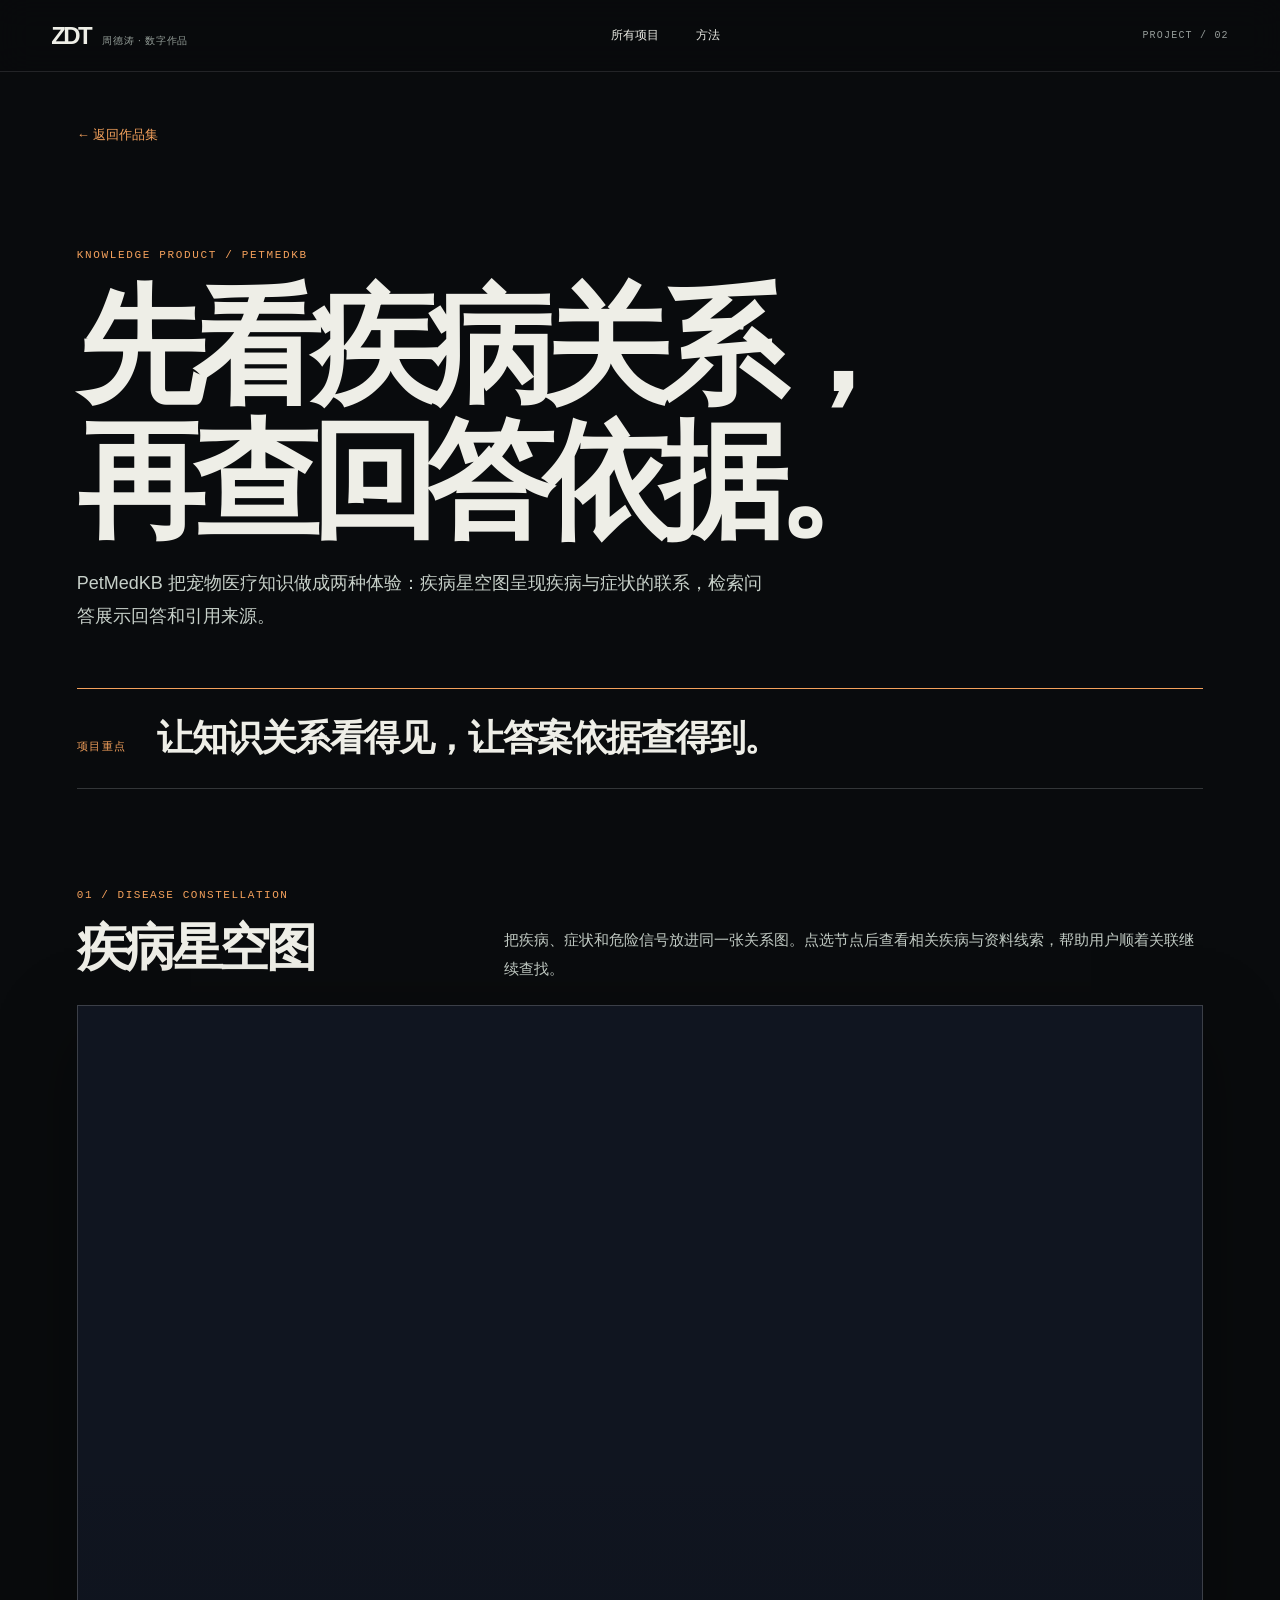
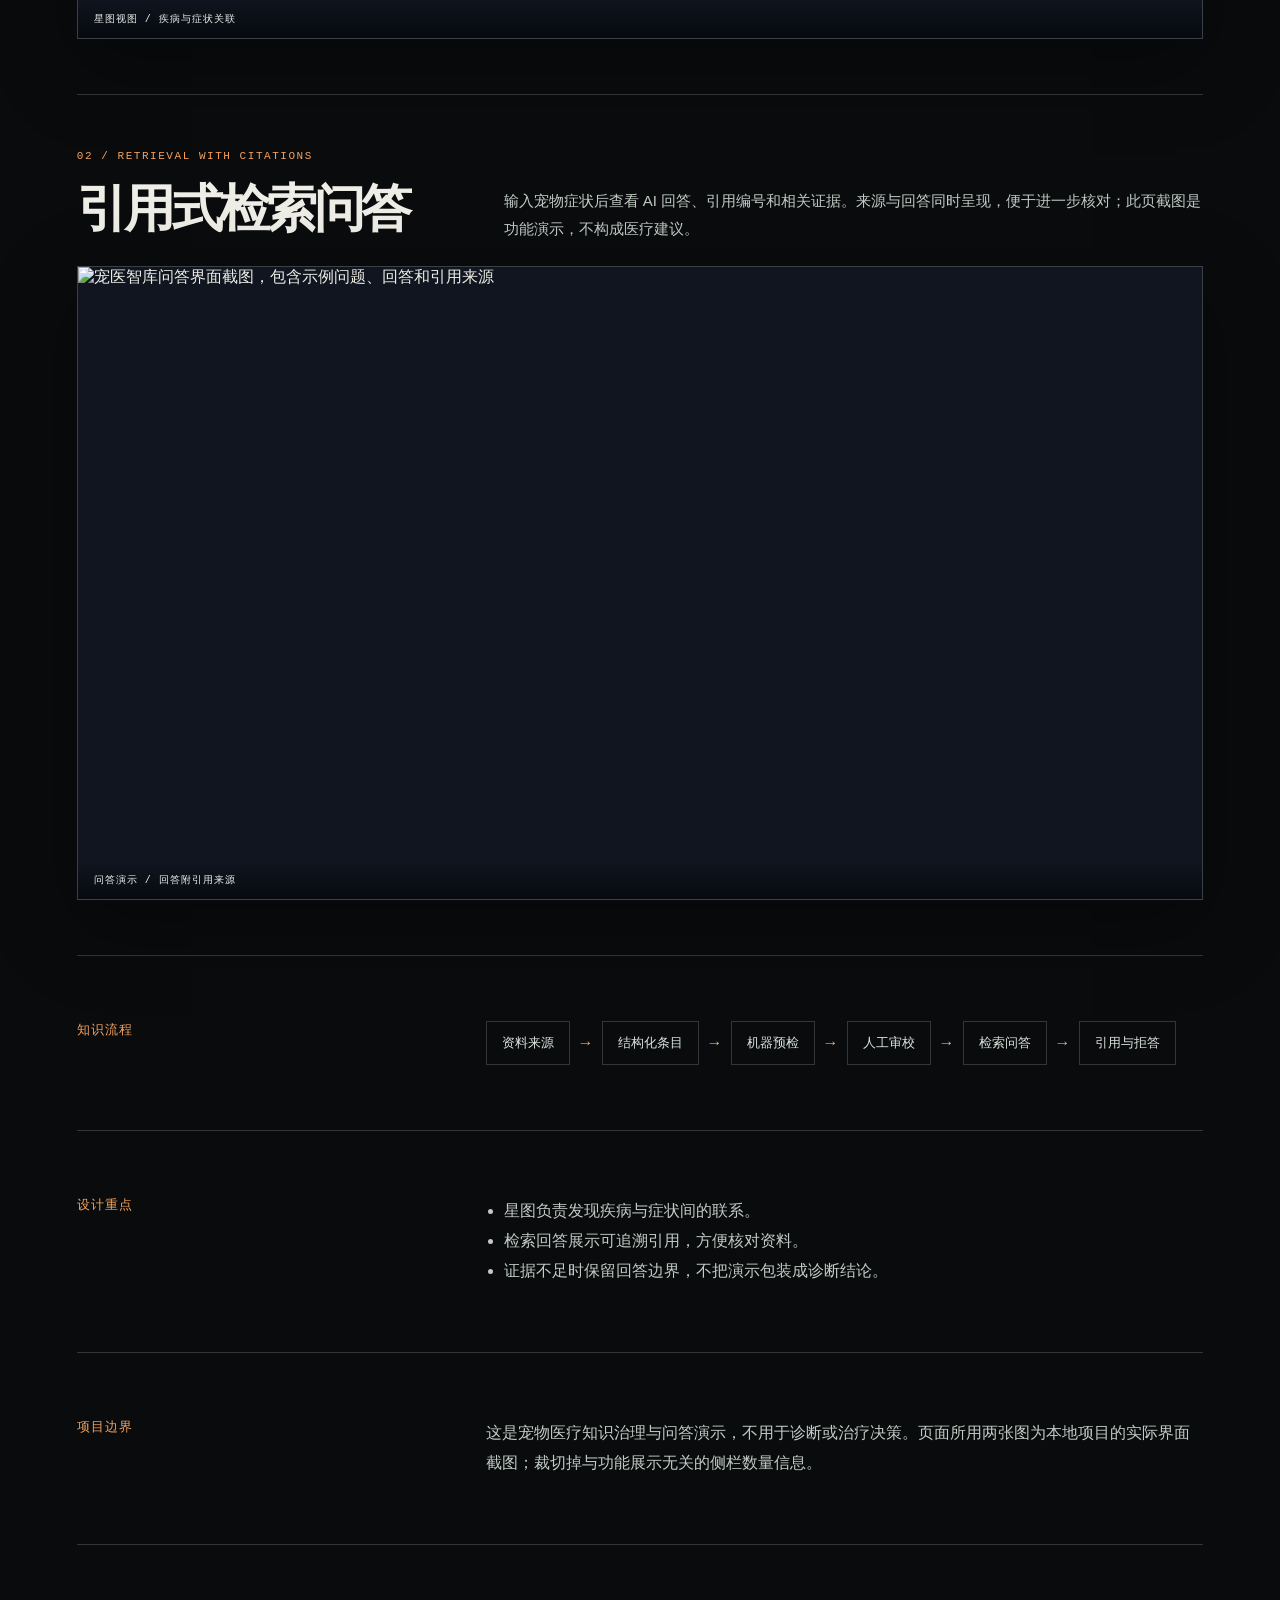
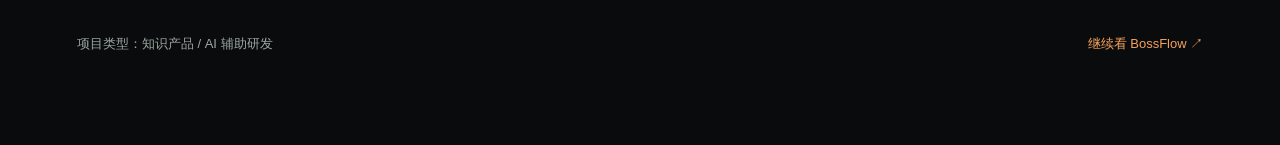
==== petmed.html @ 76507394 "Publish portfolio pages" ====
<!doctype html><html lang="zh-CN"><head><meta charset="utf-8"><meta name="viewport" content="width=device-width,initial-scale=1"><meta name="theme-color" content="#090b0d"><title>宠医智库 — 周德涛作品集</title><link rel="stylesheet" href="styles.css"><script src="main.js" defer></script></head><body>
<div class="load-curtain" aria-hidden="true"><span>进入宠医智库</span><b>✳</b></div><header class="site-header"><a class="identity" href="index.html"><b>ZDT</b><small>周德涛 · 数字作品</small></a><nav><a href="index.html#works">所有项目</a><a href="index.html#approach">方法</a></nav><span class="edition">PROJECT / 02</span></header>
<main class="detail-page petmed-page" style="--accent:#f4a15c"><a class="back" href="index.html#petmed">← 返回作品集</a><div class="detail-head"><span>KNOWLEDGE PRODUCT / PETMEDKB</span><h1>先看疾病关系，<br>再查回答依据。</h1><p>PetMedKB 把宠物医疗知识做成两种体验：疾病星空图呈现疾病与症状的联系，检索问答展示回答和引用来源。</p></div>
<div class="petmed-focus"><span>项目重点</span><strong>让知识关系看得见，让答案依据查得到。</strong></div>
<section class="petmed-feature"><div class="petmed-feature-copy"><span>01 / DISEASE CONSTELLATION</span><h2>疾病星空图</h2><p>把疾病、症状和危险信号放进同一张关系图。点选节点后查看相关疾病与资料线索，帮助用户顺着关联继续查找。</p></div><div class="petmed-screen petmed-star-screen" role="img" aria-label="宠医智库疾病星空图实际界面截图，显示疾病与症状节点的关系"><span class="screen-label">星图视图 / 疾病与症状关联</span></div></section>
<section class="petmed-feature petmed-feature-search"><div class="petmed-feature-copy"><span>02 / RETRIEVAL WITH CITATIONS</span><h2>引用式检索问答</h2><p>输入宠物症状后查看 AI 回答、引用编号和相关证据。来源与回答同时呈现，便于进一步核对；此页截图是功能演示，不构成医疗建议。</p></div><div class="petmed-screen petmed-search-screen"><img src="assets/petmed-retrieval.png" alt="宠医智库问答界面截图，包含示例问题、回答和引用来源"><span class="screen-label">问答演示 / 回答附引用来源</span></div></section>
<section class="detail-grid"><h2>知识流程</h2><div class="detail-flow"><span>资料来源</span><i>→</i><span>结构化条目</span><i>→</i><span>机器预检</span><i>→</i><span>人工审校</span><i>→</i><span>检索问答</span><i>→</i><span>引用与拒答</span></div></section>
<section class="detail-grid"><h2>设计重点</h2><ul><li>星图负责发现疾病与症状间的联系。</li><li>检索回答展示可追溯引用，方便核对资料。</li><li>证据不足时保留回答边界，不把演示包装成诊断结论。</li></ul></section>
<section class="detail-grid"><h2>项目边界</h2><p>这是宠物医疗知识治理与问答演示，不用于诊断或治疗决策。页面所用两张图为本地项目的实际界面截图；裁切掉与功能展示无关的侧栏数量信息。</p></section>
<div class="detail-footer"><span>项目类型：知识产品 / AI 辅助研发</span><a href="index.html#bossflow">继续看 BossFlow ↗</a></div></main></body></html>
---- styles.css ----
:root{--bg:#090b0d;--paper:#eeeee7;--muted:#a9ada9;--line:rgba(235,240,237,.19);--accent:#d6ef65}
*{box-sizing:border-box}html{scroll-behavior:smooth}body{margin:0;background:var(--bg);color:var(--paper);font-family:"Noto Sans SC","Microsoft YaHei",Arial,sans-serif;overflow-x:hidden}a{color:inherit;text-decoration:none}img{display:block;max-width:100%}button{font:inherit}::selection{background:#d6ef65;color:#091008}a:focus-visible{outline:2px solid #d6ef65;outline-offset:5px}
.site-header{position:fixed;z-index:50;top:0;left:0;right:0;height:72px;display:flex;align-items:center;justify-content:space-between;padding:0 clamp(22px,4vw,70px);border-bottom:1px solid rgba(255,255,255,.11);background:rgba(9,11,13,.72);backdrop-filter:blur(16px)}.identity{display:flex;align-items:baseline;gap:12px}.identity b{font-size:24px;letter-spacing:-.11em;font-weight:900}.identity small{font-size:10px;color:#949e98;letter-spacing:.08em}.site-header nav{display:flex;gap:37px;font-size:12px}.site-header nav a:hover{color:var(--accent)}.edition{font:10px ui-monospace,Consolas,monospace;letter-spacing:.12em;color:#969d9a}
.site-progress{position:fixed;z-index:60;top:0;left:0;right:0;height:2px;pointer-events:none}.site-progress span{display:block;width:100%;height:100%;background:#d6ef65;transform:scaleX(0);transform-origin:left}
.load-curtain{position:fixed;z-index:100;inset:0;display:flex;align-items:center;justify-content:space-between;padding:8vw;background:#d6ef65;color:#10160b;transform:translateY(0);transition:transform 900ms cubic-bezier(.76,0,.24,1)}.load-curtain span{font-size:clamp(26px,5vw,70px);font-weight:700;letter-spacing:-.08em}.load-curtain b{font-size:clamp(100px,18vw,300px);line-height:1}.ready .load-curtain{transform:translateY(-101%)}
.hero{position:relative;min-height:100svh;overflow:hidden;padding:110px clamp(22px,4vw,70px) 40px;background:#090c0d;isolation:isolate}.hero:after{content:"";position:absolute;z-index:-1;inset:0;background:linear-gradient(90deg,#090b0d 9%,rgba(9,11,13,.77) 45%,transparent 100%)}#flow-canvas{position:absolute;inset:0;width:100%;height:100%;z-index:-2;opacity:.9}.hero-grain{position:absolute;inset:0;z-index:-1;pointer-events:none;opacity:.14;background-image:url("data:image/svg+xml,%3Csvg viewBox='0 0 180 180' xmlns='http://www.w3.org/2000/svg'%3E%3Cfilter id='n'%3E%3CfeTurbulence type='fractalNoise' baseFrequency='.8' numOctaves='3' stitchTiles='stitch'/%3E%3C/filter%3E%3Crect width='100%25' height='100%25' filter='url(%23n)' opacity='.35'/%3E%3C/svg%3E")}.hero-content{position:relative;z-index:4;max-width:1330px;margin:auto}.hero-topline,.hero-foot{display:flex;justify-content:space-between;gap:20px;font:10px ui-monospace,Consolas,monospace;letter-spacing:.17em;color:#b7c5ba}.hero-topline{max-width:1120px}.hero h1{position:relative;margin:clamp(65px,12vh,145px) 0 27px;font-size:clamp(75px,11.1vw,176px);font-weight:800;line-height:1.04;letter-spacing:-.11em}.hero h1 em{font-style:normal;color:transparent;-webkit-text-stroke:1.3px #e8eee8}.hero h1 .period{color:#d6ef65}.hero p{margin:0;color:#d2d9d4;font-size:clamp(15px,1.55vw,21px);line-height:1.9;letter-spacing:.02em}.hero-cta{display:inline-flex;align-items:center;justify-content:space-between;gap:55px;min-width:215px;margin-top:42px;padding:17px 3px;border-bottom:1px solid #d6ef65;color:#d6ef65;font-size:13px}.hero-cta svg{width:21px;height:21px;fill:none;stroke:currentColor;stroke-width:1.4;transition:transform .3s}.hero-cta:hover svg{transform:translateY(5px)}.hero-foot{position:relative;z-index:4;max-width:1330px;margin:75px auto 0}.hero-pieces{position:absolute;inset:0;z-index:1;pointer-events:none}.hero-pieces img,.piece-c{position:absolute;object-fit:cover;border:1px solid rgba(255,255,255,.2);box-shadow:0 25px 100px rgba(0,0,0,.5);will-change:transform}.piece-a{width:clamp(165px,19vw,310px);aspect-ratio:.78;right:16%;top:16%;filter:saturate(.65)}.piece-b{width:clamp(130px,13vw,215px);aspect-ratio:.82;right:3%;top:50%;filter:saturate(.65)}.piece-c{width:clamp(120px,15vw,230px);aspect-ratio:1.2;right:26%;bottom:5%;background:#142238;padding:15px;color:#8baaff;font:10px ui-monospace,Consolas,monospace;overflow:hidden}.piece-c i{display:block;height:2px;background:#6e92ff;margin:18px 0;box-shadow:0 0 15px #6e92ff}.piece-c i:nth-child(2){width:70%;margin-left:25%}.piece-c i:nth-child(3){width:45%}.piece-c span{position:absolute;bottom:16px}
.work-index{display:flex;align-items:center;justify-content:space-between;gap:20px;padding:30px clamp(22px,4vw,70px);background:#d6ef65;color:#111a0d;font-size:14px;font-weight:700}.work-index span:last-child{font:11px ui-monospace,Consolas,monospace;letter-spacing:.1em}
.project{--project-accent:#d6ef65;position:relative;display:grid;grid-template-columns:minmax(0,1.05fr) minmax(0,.95fr);gap:clamp(40px,6vw,110px);align-items:center;min-height:100svh;padding:clamp(110px,13vh,170px) clamp(22px,5vw,90px);overflow:hidden;border-bottom:1px solid var(--line);background:#0b0d10}.project-petmed{--project-accent:#f4a15c;background:#0f1112}.project-boss{--project-accent:#88a9ff;background:#0b1020}.project-media{position:relative;z-index:1;height:min(61vw,650px);min-height:440px;overflow:hidden;background:#1d211c;transform:translateY(40px);opacity:.6;transition:transform 800ms cubic-bezier(.2,.7,.2,1),opacity 800ms}.project.in-view .project-media{transform:none;opacity:1}.project-media>img{width:100%;height:100%;object-fit:cover;transition:transform 900ms cubic-bezier(.2,.7,.2,1)}.project:hover .project-media>img{transform:scale(1.045)}.project-petmed .project-media>img{object-position:35% center}.project-media:after{content:"";position:absolute;inset:0;border:1px solid rgba(255,255,255,.2);pointer-events:none}.media-frame{position:absolute;z-index:2;inset:22px;display:flex;align-items:flex-start;justify-content:space-between;color:#fff;font:10px ui-monospace,Consolas,monospace;letter-spacing:.13em;text-shadow:0 1px 10px #000}.media-label{position:absolute;bottom:24px;left:24px;padding:8px 10px;background:rgba(8,10,11,.78);color:#ddd;font-size:10px;letter-spacing:.04em}.project-copy{position:relative;z-index:2;max-width:620px}.chapter{font:11px ui-monospace,Consolas,monospace;letter-spacing:.16em;color:var(--project-accent)}.project h2{margin:36px 0 28px;font-size:clamp(56px,6.2vw,105px);line-height:1.13;letter-spacing:-.09em;font-weight:700}.project-copy>p{max-width:520px;margin:0;color:#c5cbc7;font-size:clamp(15px,1.3vw,18px);line-height:1.95}.project-facts{display:flex;flex-wrap:wrap;gap:10px 32px;margin:33px 0 44px;color:#89958e;font-size:11px}.project-link{display:flex;align-items:center;justify-content:space-between;max-width:390px;padding:18px 0;border-top:1px solid var(--project-accent);border-bottom:1px solid var(--project-accent);color:var(--project-accent);font-size:14px}.project-link b{font-size:24px;font-weight:400;transition:transform .25s}.project-link:hover b{transform:translate(5px,-5px)}.project-watermark{position:absolute;right:-.07em;bottom:-.2em;color:rgba(255,255,255,.025);font-size:clamp(230px,35vw,600px);font-weight:800;line-height:1;letter-spacing:-.12em;pointer-events:none}
.boss-visual{position:relative;overflow:hidden;background:radial-gradient(circle at 70% 18%,rgba(76,119,223,.32),transparent 45%),#0b1326}.flow-grid{position:absolute;inset:0;background-image:linear-gradient(rgba(147,175,255,.1) 1px,transparent 1px),linear-gradient(90deg,rgba(147,175,255,.1) 1px,transparent 1px);background-size:34px 34px;mask-image:linear-gradient(110deg,#000,transparent)}.flow-track{position:absolute;z-index:2;top:23%;left:10%;right:10%;display:flex;align-items:center;gap:5px;color:#dae5ff;font-size:clamp(12px,1.1vw,17px)}.flow-track span{padding:13px 9px;border:1px solid rgba(162,185,255,.45);background:rgba(12,28,56,.88);white-space:nowrap}.flow-track i{flex:1;min-width:8px;height:1px;background:#88a9ff;position:relative}.flow-track i:after{content:"";position:absolute;right:0;top:-3px;border-left:5px solid #88a9ff;border-top:3px solid transparent;border-bottom:3px solid transparent}.boss-signal{position:absolute;bottom:12%;left:10%;font-size:clamp(35px,5.1vw,78px);line-height:.95;letter-spacing:-.07em;font-weight:800;color:#b9caff}.boss-signal span{color:#88a9ff;font-weight:300}
.approach{display:grid;grid-template-columns:1fr 1fr;gap:8vw;padding:clamp(100px,13vw,200px) clamp(22px,5vw,90px);background:#e9ece6;color:#121915}.approach-head>span{font:11px ui-monospace,Consolas,monospace;letter-spacing:.15em}.approach h2{margin:40px 0 0;font-size:clamp(55px,6.5vw,105px);letter-spacing:-.09em;line-height:1.15}.approach-steps{align-self:end}.approach-steps p{display:grid;grid-template-columns:130px 1fr;gap:25px;padding:22px 0;border-top:1px solid #9aa19a;margin:0}.approach-steps p:last-child{border-bottom:1px solid #9aa19a}.approach-steps b{font-size:17px}.approach-steps span{font-size:13px;line-height:1.75;color:#526157}footer{display:grid;grid-template-columns:1fr 1fr;gap:10vw;padding:90px clamp(22px,5vw,90px) 50px;background:#0b1012}footer span{font:10px ui-monospace,Consolas,monospace;letter-spacing:.16em;color:#a9b5ab}footer h2{font-size:clamp(58px,7vw,115px);line-height:1.1;letter-spacing:-.09em;margin:25px 0}footer p{align-self:end;color:#9aa7a0;font-size:13px;line-height:1.9}footer>a{grid-column:1/-1;justify-self:end;padding-top:25px;color:#d6ef65;font-size:13px}
.detail-page{min-height:100vh;padding:125px clamp(22px,6vw,100px) 90px}.detail-page .back{font-size:13px;color:var(--accent)}.detail-head{max-width:1100px;margin:100px 0 55px}.detail-head span{font:11px ui-monospace,Consolas,monospace;letter-spacing:.15em;color:var(--accent)}.detail-head h1{margin:18px 0;font-size:clamp(60px,10vw,150px);line-height:1.05;letter-spacing:-.09em}.detail-head p{max-width:690px;color:#c7d0c9;font-size:18px;line-height:1.85}.detail-hero{max-width:1150px;max-height:640px;overflow:hidden}.detail-hero img{width:100%;height:100%;max-height:640px;object-fit:cover}.detail-note{font-size:12px;color:#939e98;margin-top:10px}.detail-grid{display:grid;grid-template-columns:1fr 2fr;gap:50px;max-width:1150px;padding:65px 0;border-bottom:1px solid var(--line)}.detail-grid h2{font-size:13px;font-weight:500;letter-spacing:.08em;color:var(--accent);margin:0}.detail-grid p,.detail-grid li{font-size:16px;line-height:1.9;color:#c2cbc4}.detail-grid p{margin:0}.detail-grid ul{margin:0;padding-left:18px}.detail-flow{display:flex;flex-wrap:wrap;gap:8px}.detail-flow span{padding:12px 15px;border:1px solid var(--line);color:#dbe5dd;font-size:13px}.detail-flow i{align-self:center;color:var(--accent);font-style:normal}.detail-footer{display:flex;justify-content:space-between;gap:20px;padding-top:90px;color:#9ca8a0;font-size:13px}.detail-footer a{color:var(--accent)}
@media(max-width:900px){.edition{display:none}.hero h1{font-size:clamp(70px,12vw,130px)}.hero-pieces{opacity:.65}.piece-a{right:5%}.piece-b{right:-4%}.piece-c{right:20%}.project{grid-template-columns:1fr;gap:40px;min-height:auto}.project-media{height:min(90vw,600px);min-height:350px}.project-copy{max-width:750px}.project-watermark{font-size:260px}.approach{grid-template-columns:1fr}.approach-steps{max-width:670px}}
@media(max-width:600px){.site-header{height:62px}.identity small{display:none}.site-header nav{gap:20px;font-size:11px}.hero{min-height:820px;padding-top:90px}.hero-topline span:last-child{display:none}.hero h1{margin-top:105px;font-size:clamp(67px,15vw,105px)}.hero-pieces{opacity:.28}.piece-a{width:48vw;right:-5%;top:12%}.piece-b{width:34vw;right:5%;top:59%}.piece-c{display:none}.hero:after{background:linear-gradient(90deg,rgba(9,11,13,.98),rgba(9,11,13,.6))}.hero-foot{margin-top:100px;font-size:9px}.hero-foot span:last-child{display:none}.work-index{font-size:12px}.work-index span:last-child{font-size:9px}.project{padding:90px 22px}.project-media{height:102vw;min-height:0}.project h2{font-size:clamp(55px,11vw,77px);margin:25px 0}.project-copy>p{font-size:15px}.flow-track{left:5%;right:5%;gap:2px;font-size:11px}.flow-track span{padding:9px 5px}.boss-signal{left:5%;font-size:clamp(35px,10vw,62px)}.approach{padding:95px 22px}.approach-steps p{grid-template-columns:1fr;gap:8px}footer{grid-template-columns:1fr;padding:80px 22px 40px}footer p{align-self:auto}footer>a{grid-column:auto}.detail-page{padding-top:100px}.detail-head{margin:65px 0 45px}.detail-grid{grid-template-columns:1fr;gap:20px;padding:45px 0}.detail-footer{display:block}.detail-footer a{display:block;margin-top:20px}}
@media(prefers-reduced-motion:reduce){html{scroll-behavior:auto}.load-curtain{transition:none}.ready .load-curtain{display:none}.project-media,.project-media>img,.project-link b,.hero-cta svg{transition:none}.hero-pieces img,.piece-c{will-change:auto}}

/* Clear project evidence */
.project-petmed .petmed-star-preview{background-image:linear-gradient(180deg,rgba(8,11,16,.08),rgba(8,11,16,.1)),url("assets/petmed-constellation.png");background-repeat:no-repeat;background-size:100% 100%,200% auto;background-position:center,82% 60%}
.petmed-focus{display:flex;align-items:baseline;gap:30px;max-width:1150px;margin:0 0 45px;padding:25px 0;border-top:1px solid var(--accent);border-bottom:1px solid var(--line)}
.petmed-focus span,.petmed-feature-copy>span,.boss-rule>span{color:var(--accent);font:11px ui-monospace,Consolas,monospace;letter-spacing:.14em}
.petmed-focus strong{font-size:clamp(20px,3vw,36px);letter-spacing:-.04em}
.petmed-feature{display:block;max-width:1150px;padding:55px 0;border-bottom:1px solid var(--line)}
.petmed-feature-copy{display:grid;grid-template-columns:minmax(220px,.7fr) minmax(0,1.3fr);column-gap:50px;align-items:end;margin-bottom:22px}.petmed-feature-copy>span{grid-column:1/-1}.petmed-feature-copy h2{margin:13px 0 0;font-size:clamp(34px,4vw,58px);letter-spacing:-.07em}.petmed-feature-copy p{max-width:760px}
.petmed-feature-copy p{color:#c2cbc4;font-size:15px;line-height:1.9;margin:0}
.petmed-screen{position:relative;aspect-ratio:16/9;overflow:hidden;border:1px solid rgba(255,255,255,.18);background:#101520;box-shadow:0 25px 75px rgba(0,0,0,.35)}
.petmed-star-screen{background-image:linear-gradient(0deg,rgba(8,11,16,.12),transparent 30%),url("assets/petmed-constellation.png");background-repeat:no-repeat;background-size:100% 100%,200% auto;background-position:center,82% 60%}
.petmed-search-screen img{width:100%;height:100%;max-width:none;object-fit:cover}
.screen-label{position:absolute;bottom:0;left:0;right:0;padding:12px 16px;background:linear-gradient(transparent,rgba(5,8,12,.88));color:#edf0ed;font:10px ui-monospace,Consolas,monospace;letter-spacing:.1em}
.boss-hero{height:min(65vw,560px);max-width:1150px}
.boss-hero .flow-track{top:18%}
.boss-signal{font-size:clamp(28px,4.3vw,62px);max-width:88%;bottom:15%;letter-spacing:-.06em}
.boss-rule{max-width:1150px;margin-top:55px;padding:30px;border:1px solid rgba(136,169,255,.45);background:linear-gradient(120deg,rgba(62,92,162,.22),rgba(15,22,42,.65))}
.boss-rule strong{display:block;margin:18px 0 10px;font-size:clamp(23px,3.5vw,42px);letter-spacing:-.06em;color:#e8edff}
.boss-rule p{max-width:760px;margin:0;color:#bfc9e5;font-size:15px;line-height:1.8}
@media(max-width:900px){.petmed-feature-copy{grid-template-columns:1fr;gap:5px}.petmed-screen{aspect-ratio:16/9}.boss-hero{height:480px}}
@media(max-width:600px){.petmed-feature-copy h2{margin-bottom:4px}.petmed-focus{display:block}.petmed-focus strong{display:block;margin-top:12px}.petmed-feature{padding:40px 0}.petmed-screen{aspect-ratio:16/10}.boss-hero{height:390px}.boss-hero .flow-track{top:14%;left:5%;right:5%}.boss-signal{font-size:clamp(28px,7.6vw,45px);left:5%;bottom:13%}.boss-rule{padding:22px}}
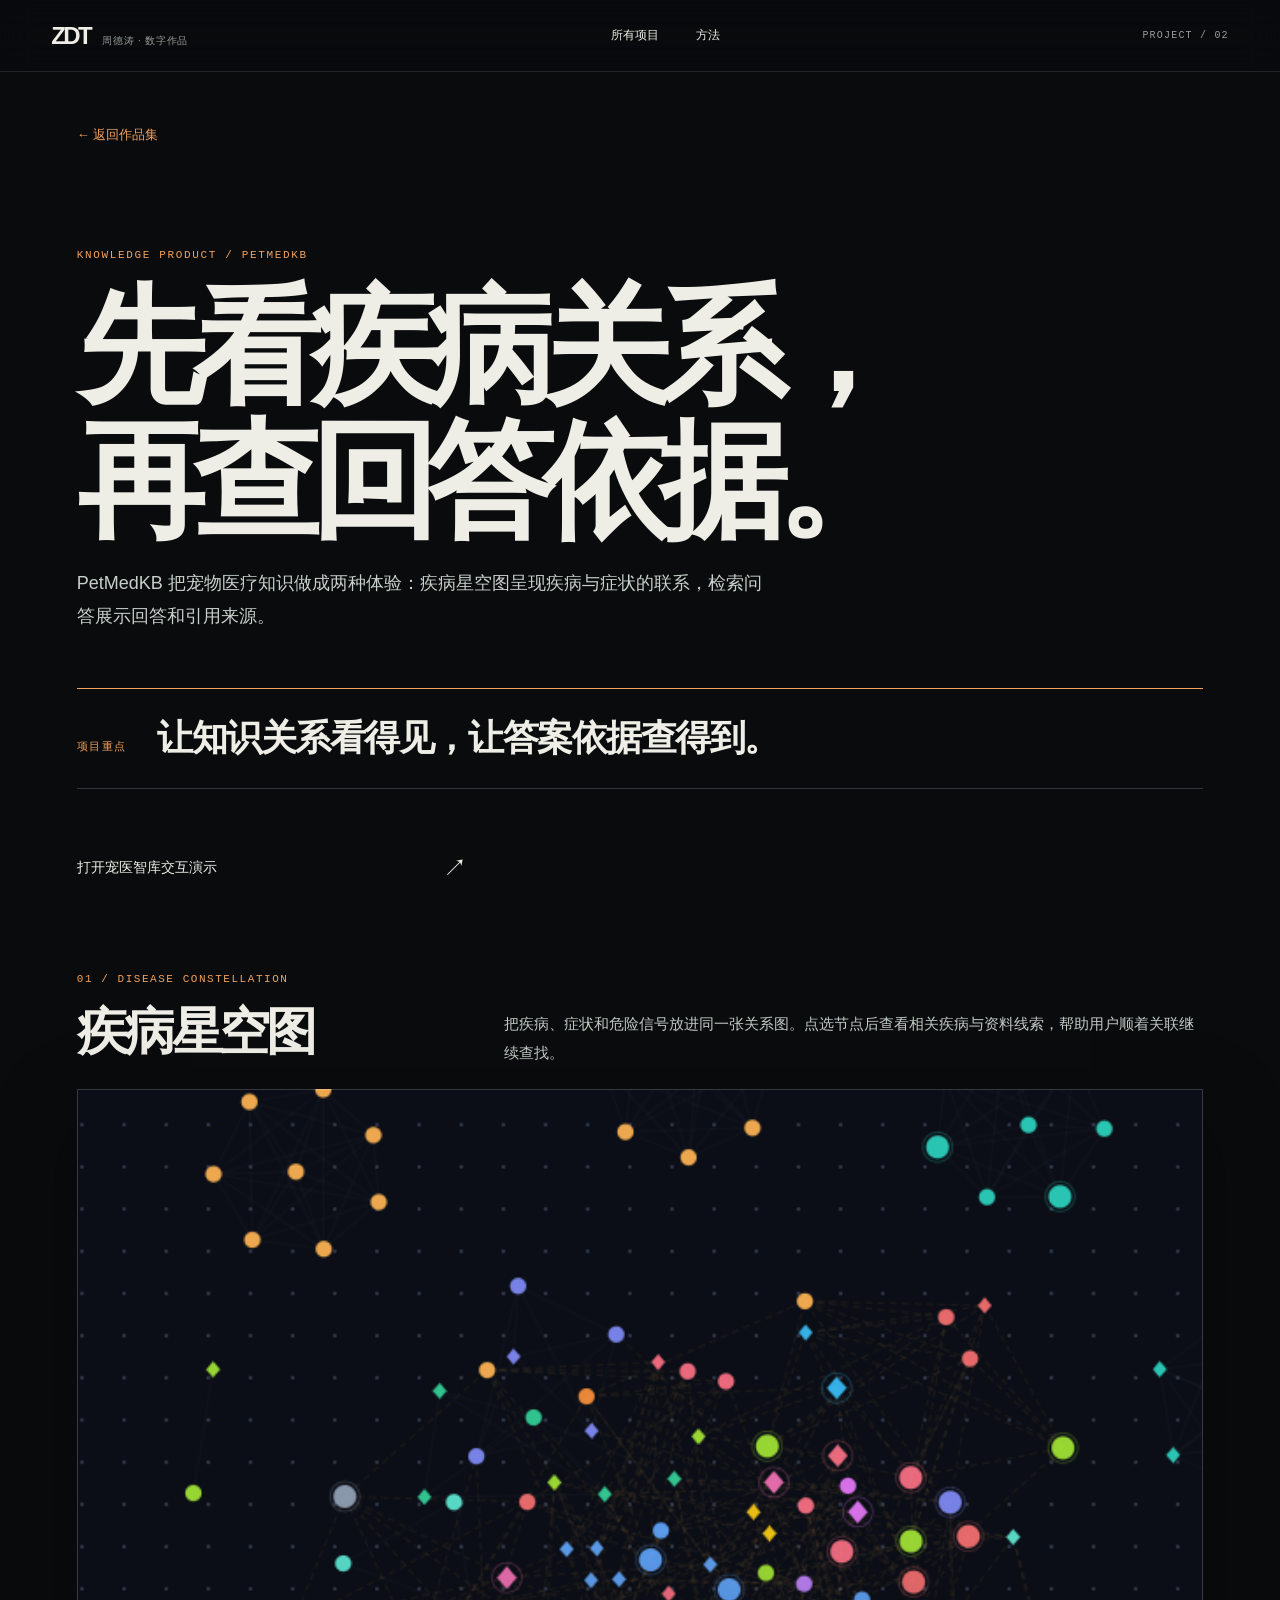
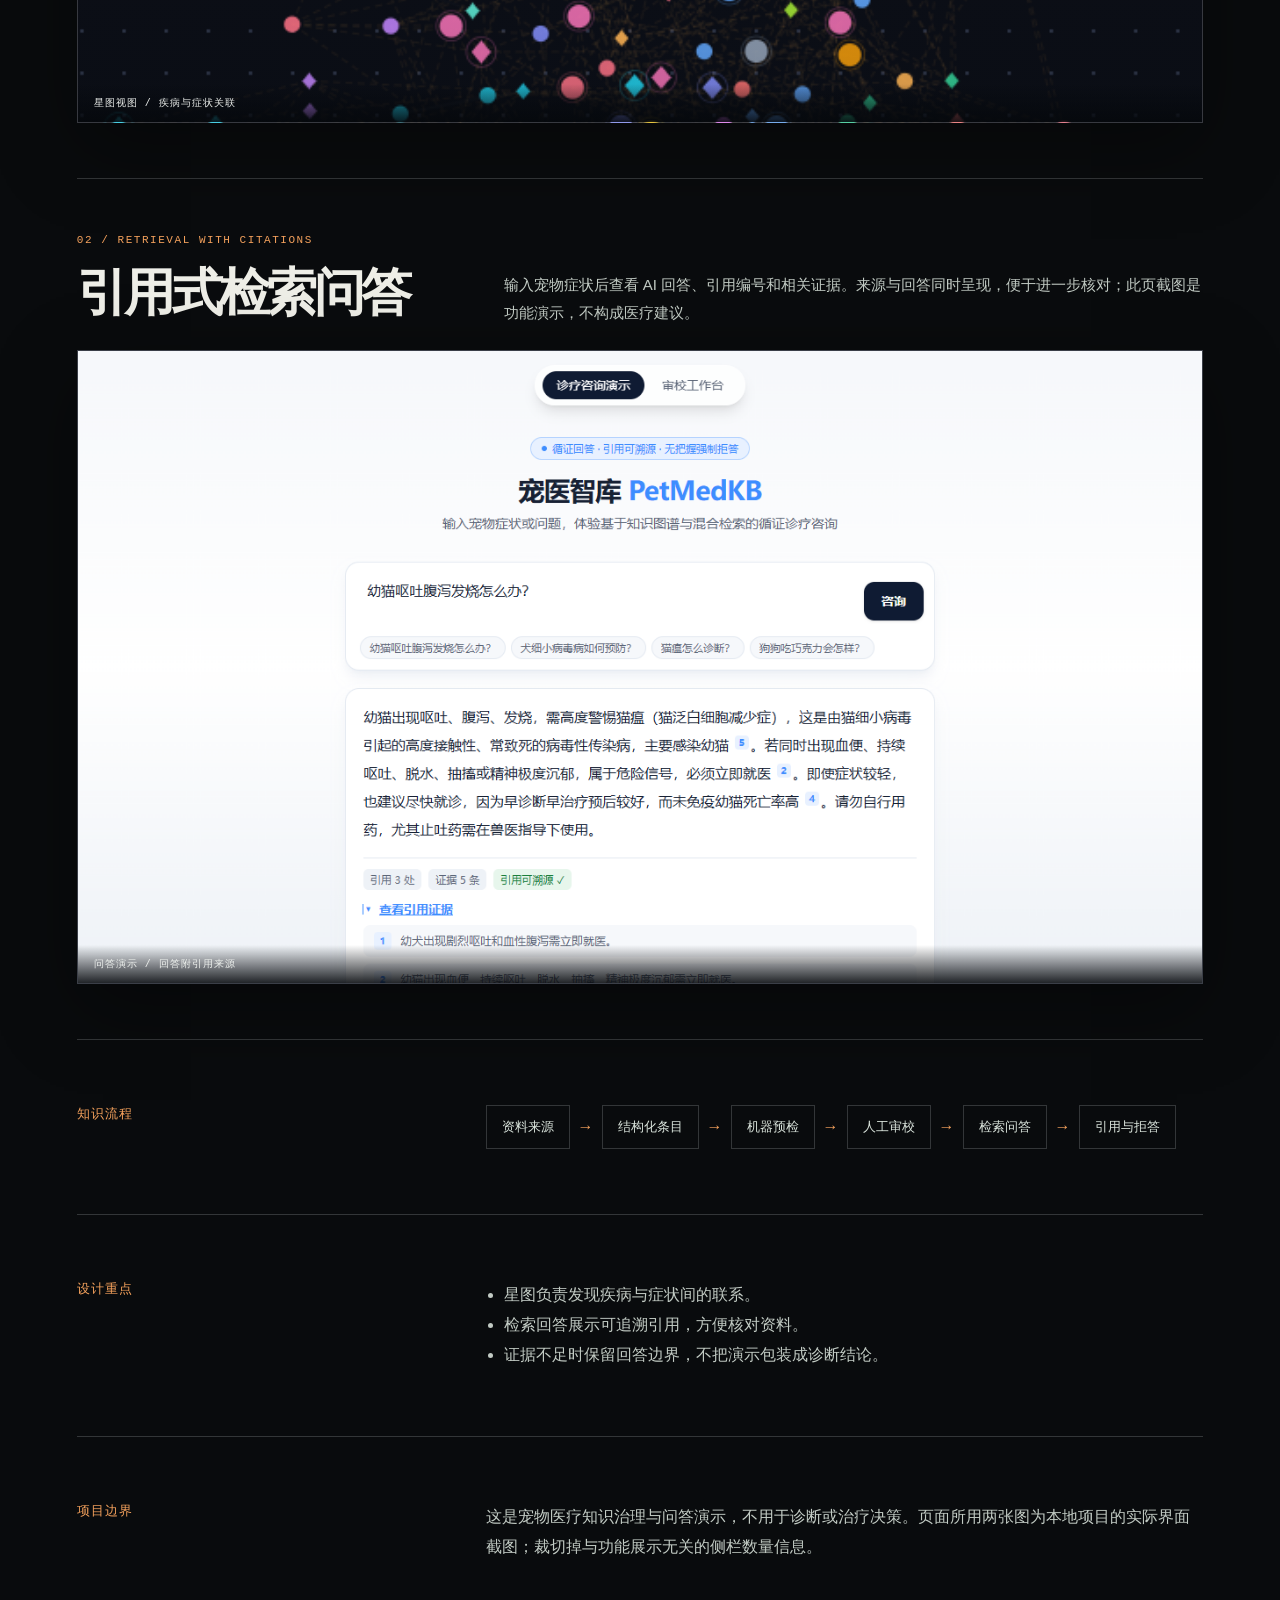
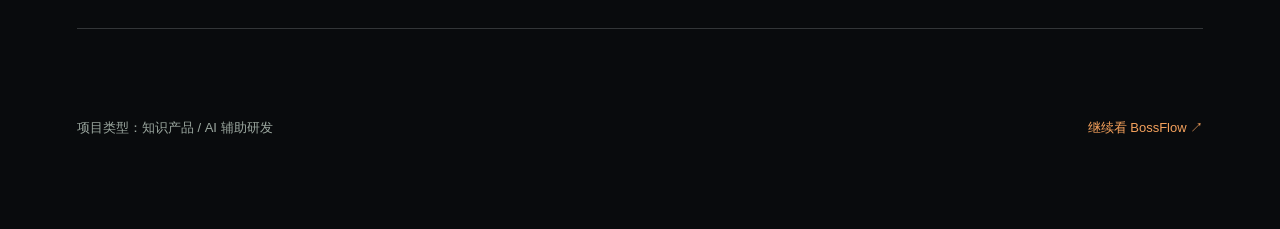
==== commit 31a21f13: "Link PetMed page to interactive demo" ====
--- a/petmed.html
+++ b/petmed.html
@@ -1,10 +1,11 @@
-<!doctype html><html lang="zh-CN"><head><meta charset="utf-8"><meta name="viewport" content="width=device-width,initial-scale=1"><meta name="theme-color" content="#090b0d"><title>宠医智库 — 周德涛作品集</title><link rel="stylesheet" href="styles.css"><script src="main.js" defer></script></head><body>
-<div class="load-curtain" aria-hidden="true"><span>进入宠医智库</span><b>✳</b></div><header class="site-header"><a class="identity" href="index.html"><b>ZDT</b><small>周德涛 · 数字作品</small></a><nav><a href="index.html#works">所有项目</a><a href="index.html#approach">方法</a></nav><span class="edition">PROJECT / 02</span></header>
-<main class="detail-page petmed-page" style="--accent:#f4a15c"><a class="back" href="index.html#petmed">← 返回作品集</a><div class="detail-head"><span>KNOWLEDGE PRODUCT / PETMEDKB</span><h1>先看疾病关系，<br>再查回答依据。</h1><p>PetMedKB 把宠物医疗知识做成两种体验：疾病星空图呈现疾病与症状的联系，检索问答展示回答和引用来源。</p></div>
-<div class="petmed-focus"><span>项目重点</span><strong>让知识关系看得见，让答案依据查得到。</strong></div>
-<section class="petmed-feature"><div class="petmed-feature-copy"><span>01 / DISEASE CONSTELLATION</span><h2>疾病星空图</h2><p>把疾病、症状和危险信号放进同一张关系图。点选节点后查看相关疾病与资料线索，帮助用户顺着关联继续查找。</p></div><div class="petmed-screen petmed-star-screen" role="img" aria-label="宠医智库疾病星空图实际界面截图，显示疾病与症状节点的关系"><span class="screen-label">星图视图 / 疾病与症状关联</span></div></section>
-<section class="petmed-feature petmed-feature-search"><div class="petmed-feature-copy"><span>02 / RETRIEVAL WITH CITATIONS</span><h2>引用式检索问答</h2><p>输入宠物症状后查看 AI 回答、引用编号和相关证据。来源与回答同时呈现，便于进一步核对；此页截图是功能演示，不构成医疗建议。</p></div><div class="petmed-screen petmed-search-screen"><img src="assets/petmed-retrieval.png" alt="宠医智库问答界面截图，包含示例问题、回答和引用来源"><span class="screen-label">问答演示 / 回答附引用来源</span></div></section>
-<section class="detail-grid"><h2>知识流程</h2><div class="detail-flow"><span>资料来源</span><i>→</i><span>结构化条目</span><i>→</i><span>机器预检</span><i>→</i><span>人工审校</span><i>→</i><span>检索问答</span><i>→</i><span>引用与拒答</span></div></section>
-<section class="detail-grid"><h2>设计重点</h2><ul><li>星图负责发现疾病与症状间的联系。</li><li>检索回答展示可追溯引用，方便核对资料。</li><li>证据不足时保留回答边界，不把演示包装成诊断结论。</li></ul></section>
-<section class="detail-grid"><h2>项目边界</h2><p>这是宠物医疗知识治理与问答演示，不用于诊断或治疗决策。页面所用两张图为本地项目的实际界面截图；裁切掉与功能展示无关的侧栏数量信息。</p></section>
+<!doctype html><html lang="zh-CN"><head><meta charset="utf-8"><meta name="viewport" content="width=device-width,initial-scale=1"><meta name="theme-color" content="#090b0d"><title>宠医智库 — 周德涛作品集</title><link rel="stylesheet" href="styles.css"><script src="main.js" defer></script></head><body>
+<div class="load-curtain" aria-hidden="true"><span>进入宠医智库</span><b>✳</b></div><header class="site-header"><a class="identity" href="index.html"><b>ZDT</b><small>周德涛 · 数字作品</small></a><nav><a href="index.html#works">所有项目</a><a href="index.html#approach">方法</a></nav><span class="edition">PROJECT / 02</span></header>
+<main class="detail-page petmed-page" style="--accent:#f4a15c"><a class="back" href="index.html#petmed">← 返回作品集</a><div class="detail-head"><span>KNOWLEDGE PRODUCT / PETMEDKB</span><h1>先看疾病关系，<br>再查回答依据。</h1><p>PetMedKB 把宠物医疗知识做成两种体验：疾病星空图呈现疾病与症状的联系，检索问答展示回答和引用来源。</p></div>
+<div class="petmed-focus"><span>项目重点</span><strong>让知识关系看得见，让答案依据查得到。</strong></div><p><a class="project-link" href="petmed-demo.html"><span>打开宠医智库交互演示</span><b>↗</b></a></p>
+<section class="petmed-feature"><div class="petmed-feature-copy"><span>01 / DISEASE CONSTELLATION</span><h2>疾病星空图</h2><p>把疾病、症状和危险信号放进同一张关系图。点选节点后查看相关疾病与资料线索，帮助用户顺着关联继续查找。</p></div><div class="petmed-screen petmed-star-screen" role="img" aria-label="宠医智库疾病星空图实际界面截图，显示疾病与症状节点的关系"><span class="screen-label">星图视图 / 疾病与症状关联</span></div></section>
+<section class="petmed-feature petmed-feature-search"><div class="petmed-feature-copy"><span>02 / RETRIEVAL WITH CITATIONS</span><h2>引用式检索问答</h2><p>输入宠物症状后查看 AI 回答、引用编号和相关证据。来源与回答同时呈现，便于进一步核对；此页截图是功能演示，不构成医疗建议。</p></div><div class="petmed-screen petmed-search-screen"><img src="assets/petmed-retrieval.png" alt="宠医智库问答界面截图，包含示例问题、回答和引用来源"><span class="screen-label">问答演示 / 回答附引用来源</span></div></section>
+<section class="detail-grid"><h2>知识流程</h2><div class="detail-flow"><span>资料来源</span><i>→</i><span>结构化条目</span><i>→</i><span>机器预检</span><i>→</i><span>人工审校</span><i>→</i><span>检索问答</span><i>→</i><span>引用与拒答</span></div></section>
+<section class="detail-grid"><h2>设计重点</h2><ul><li>星图负责发现疾病与症状间的联系。</li><li>检索回答展示可追溯引用，方便核对资料。</li><li>证据不足时保留回答边界，不把演示包装成诊断结论。</li></ul></section>
+<section class="detail-grid"><h2>项目边界</h2><p>这是宠物医疗知识治理与问答演示，不用于诊断或治疗决策。页面所用两张图为本地项目的实际界面截图；裁切掉与功能展示无关的侧栏数量信息。</p></section>
 <div class="detail-footer"><span>项目类型：知识产品 / AI 辅助研发</span><a href="index.html#bossflow">继续看 BossFlow ↗</a></div></main></body></html>
+
